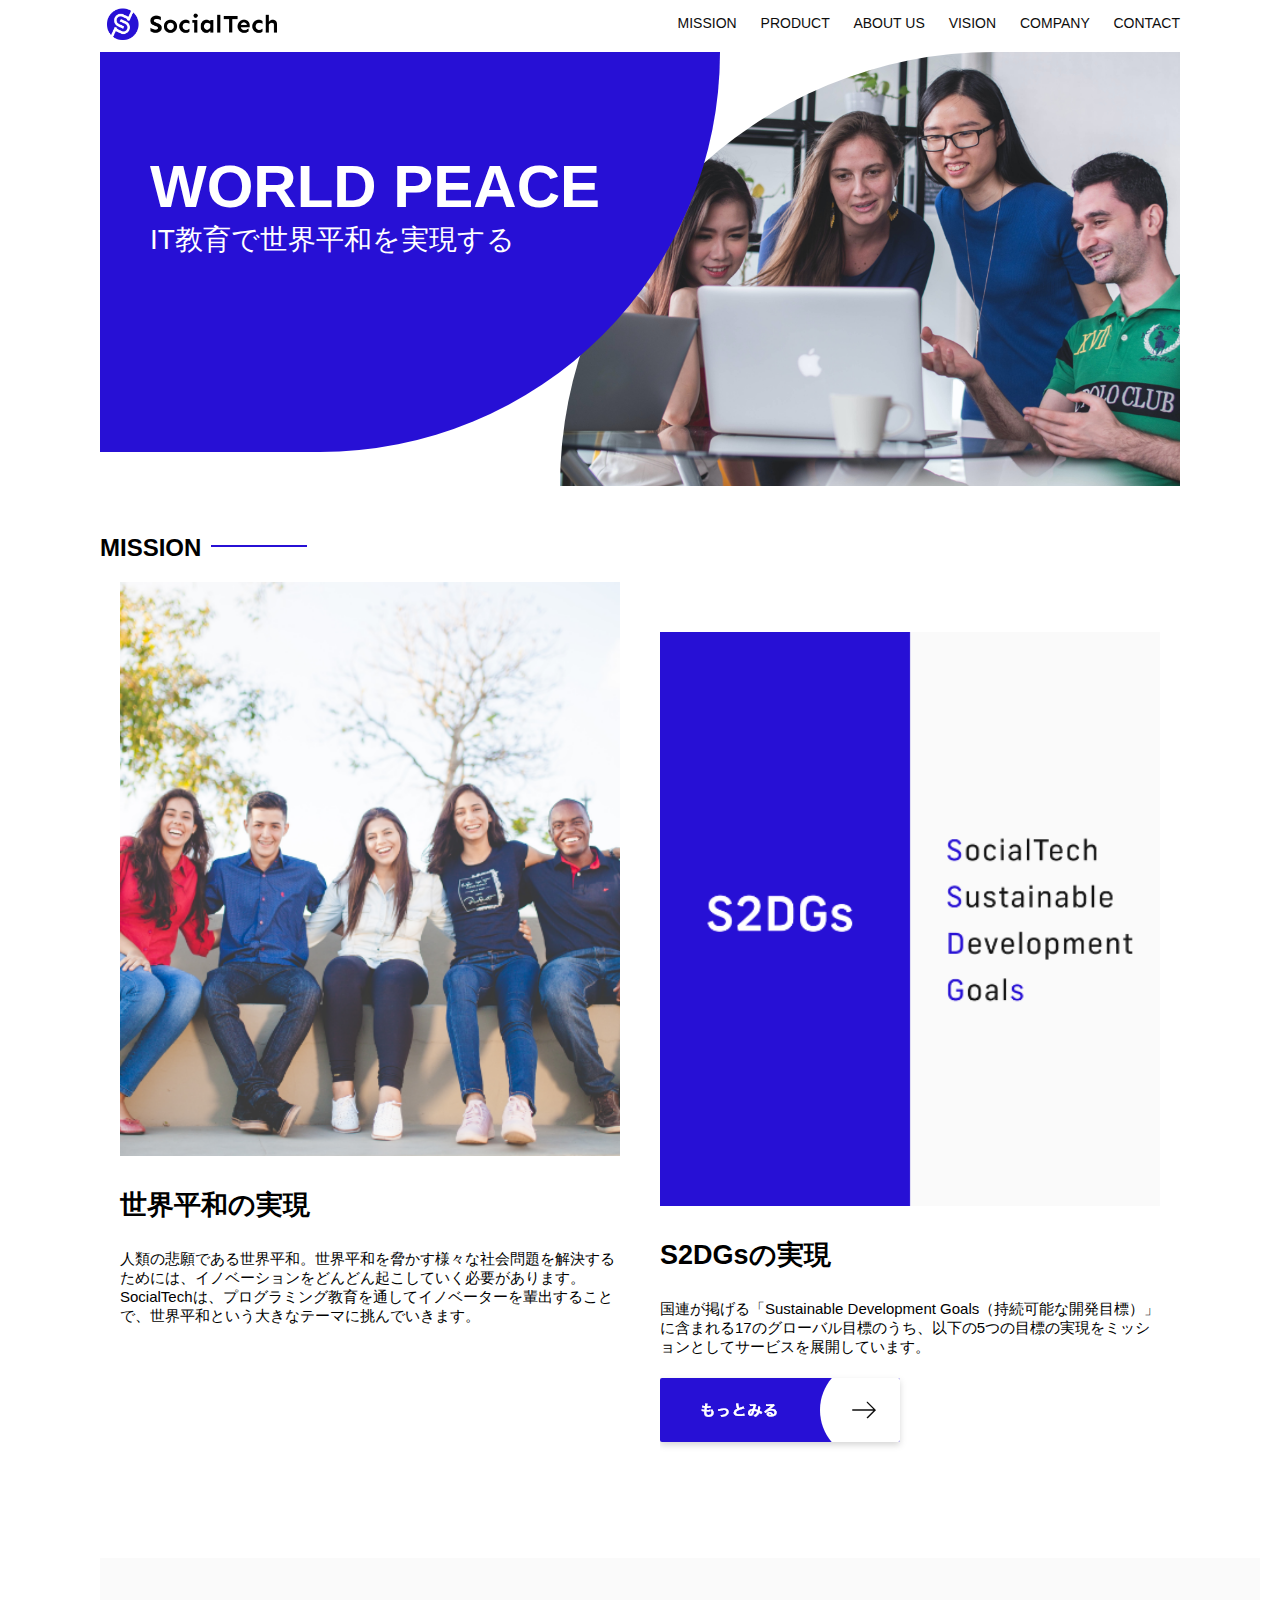
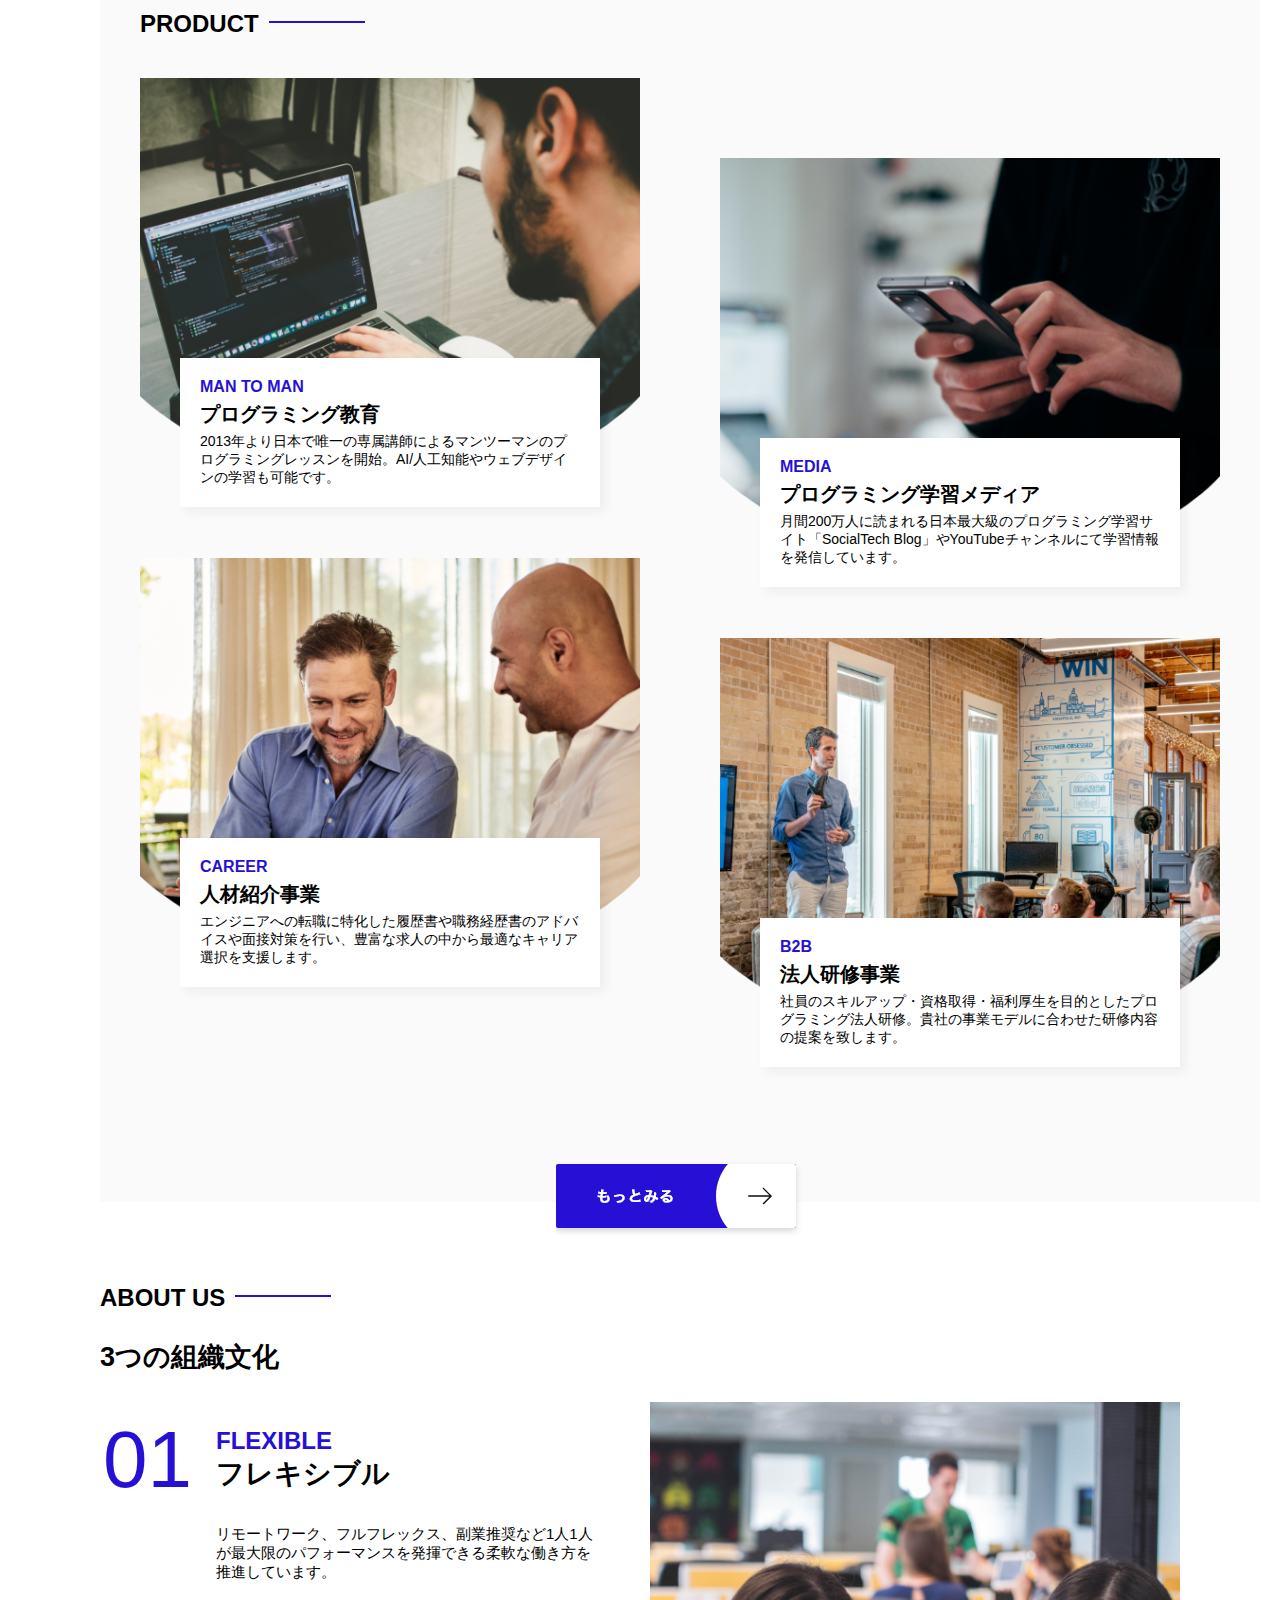
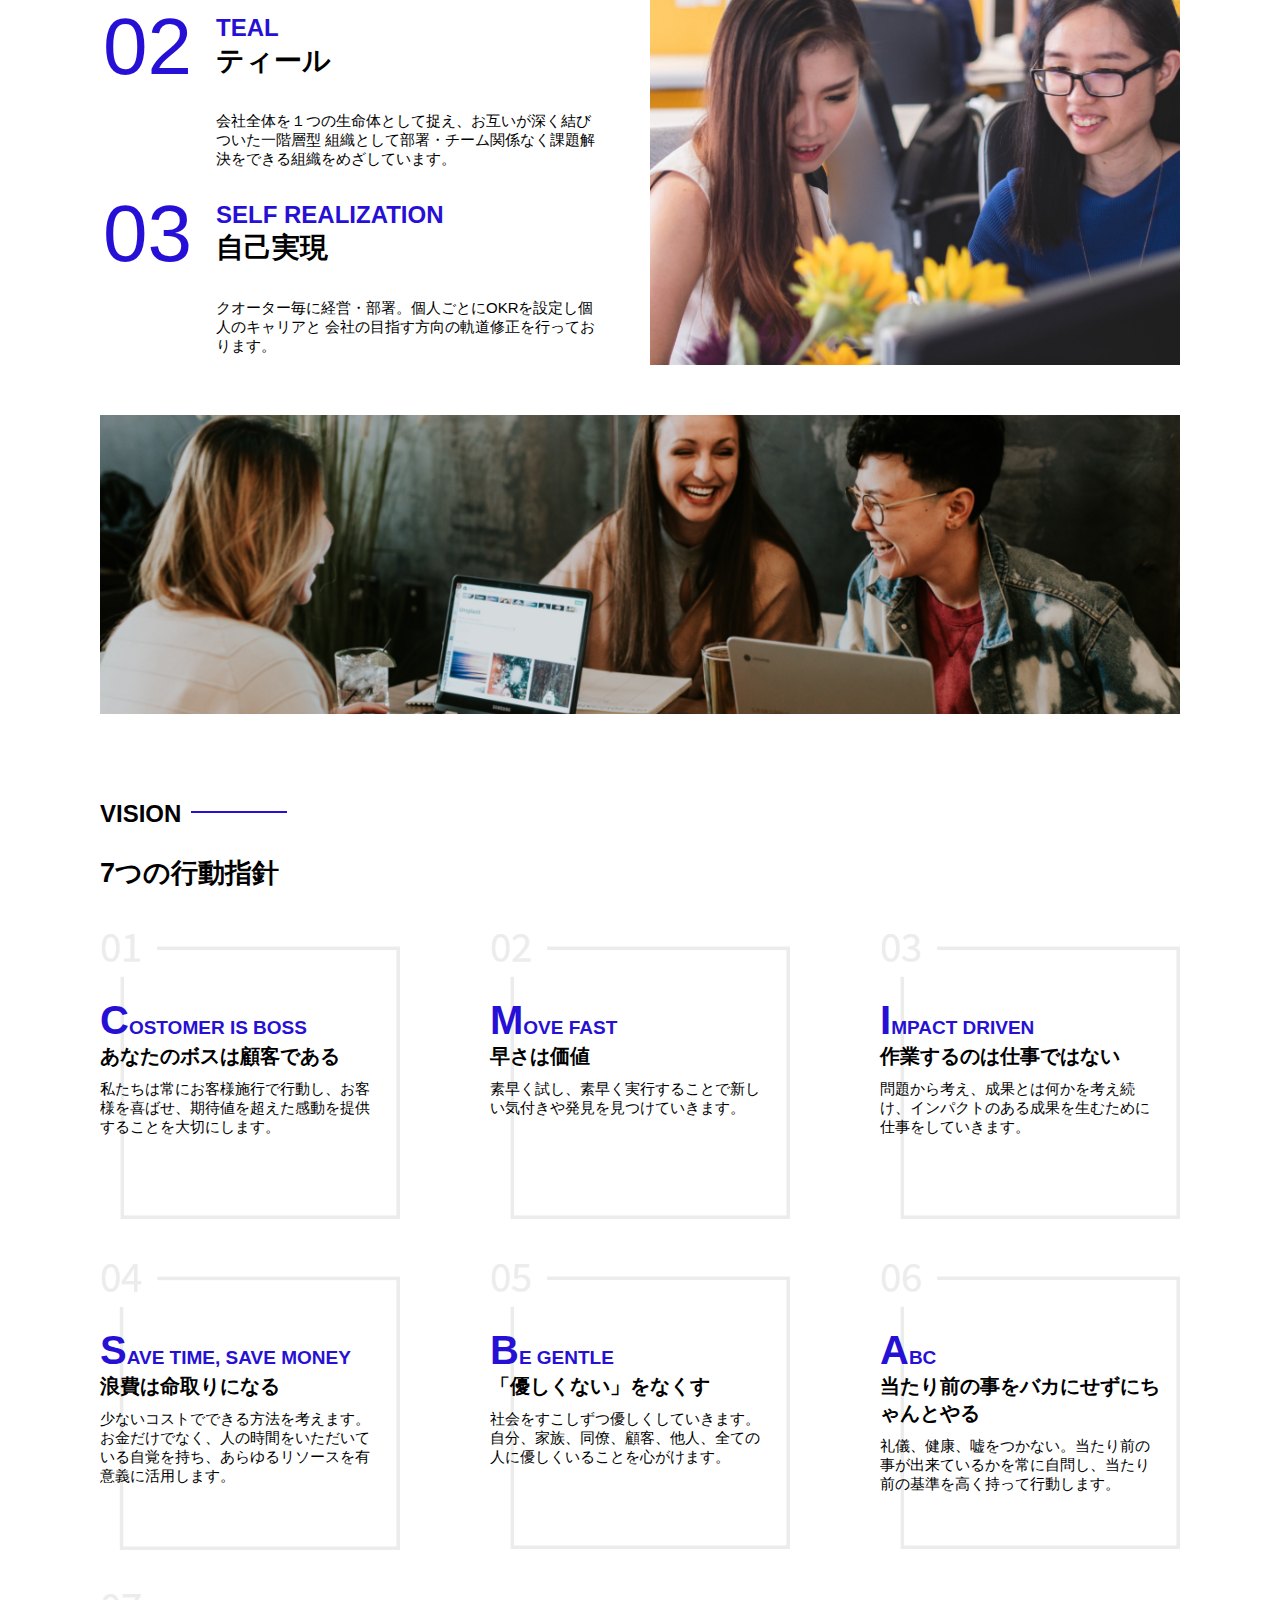
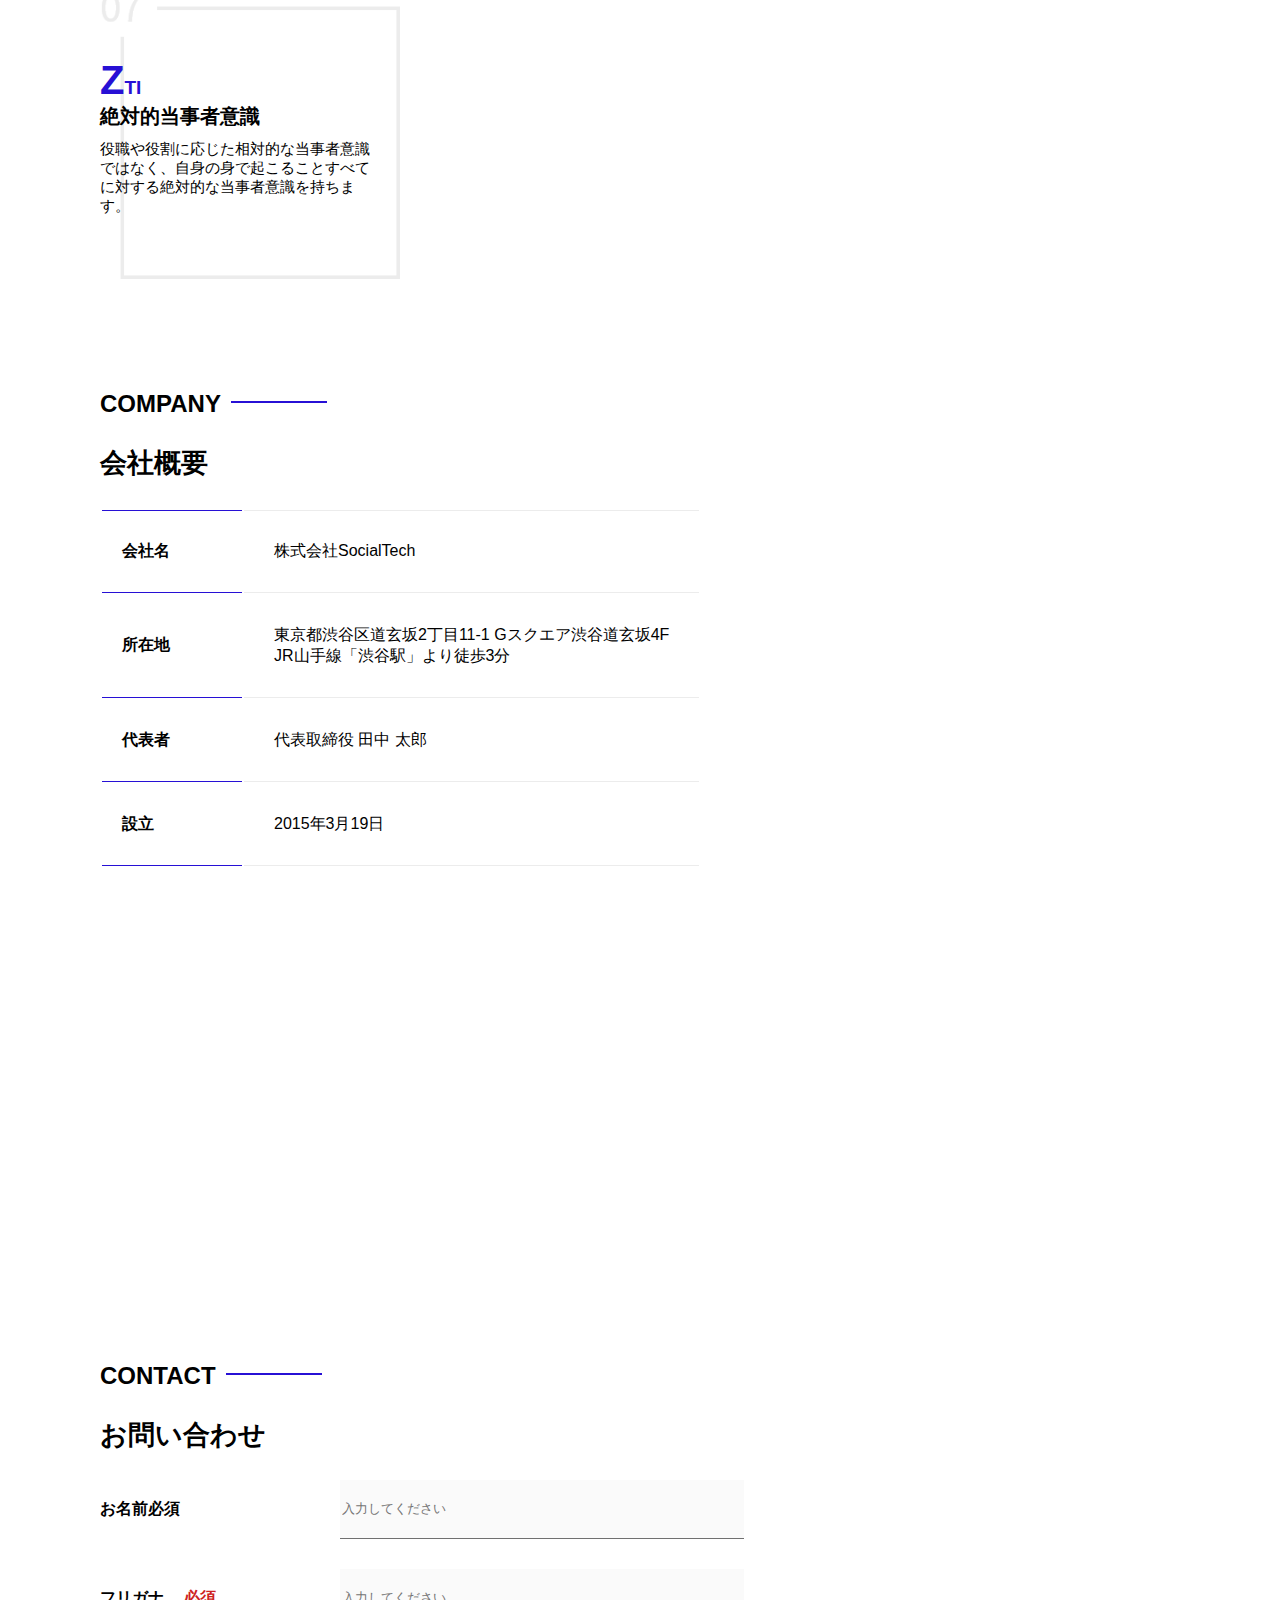
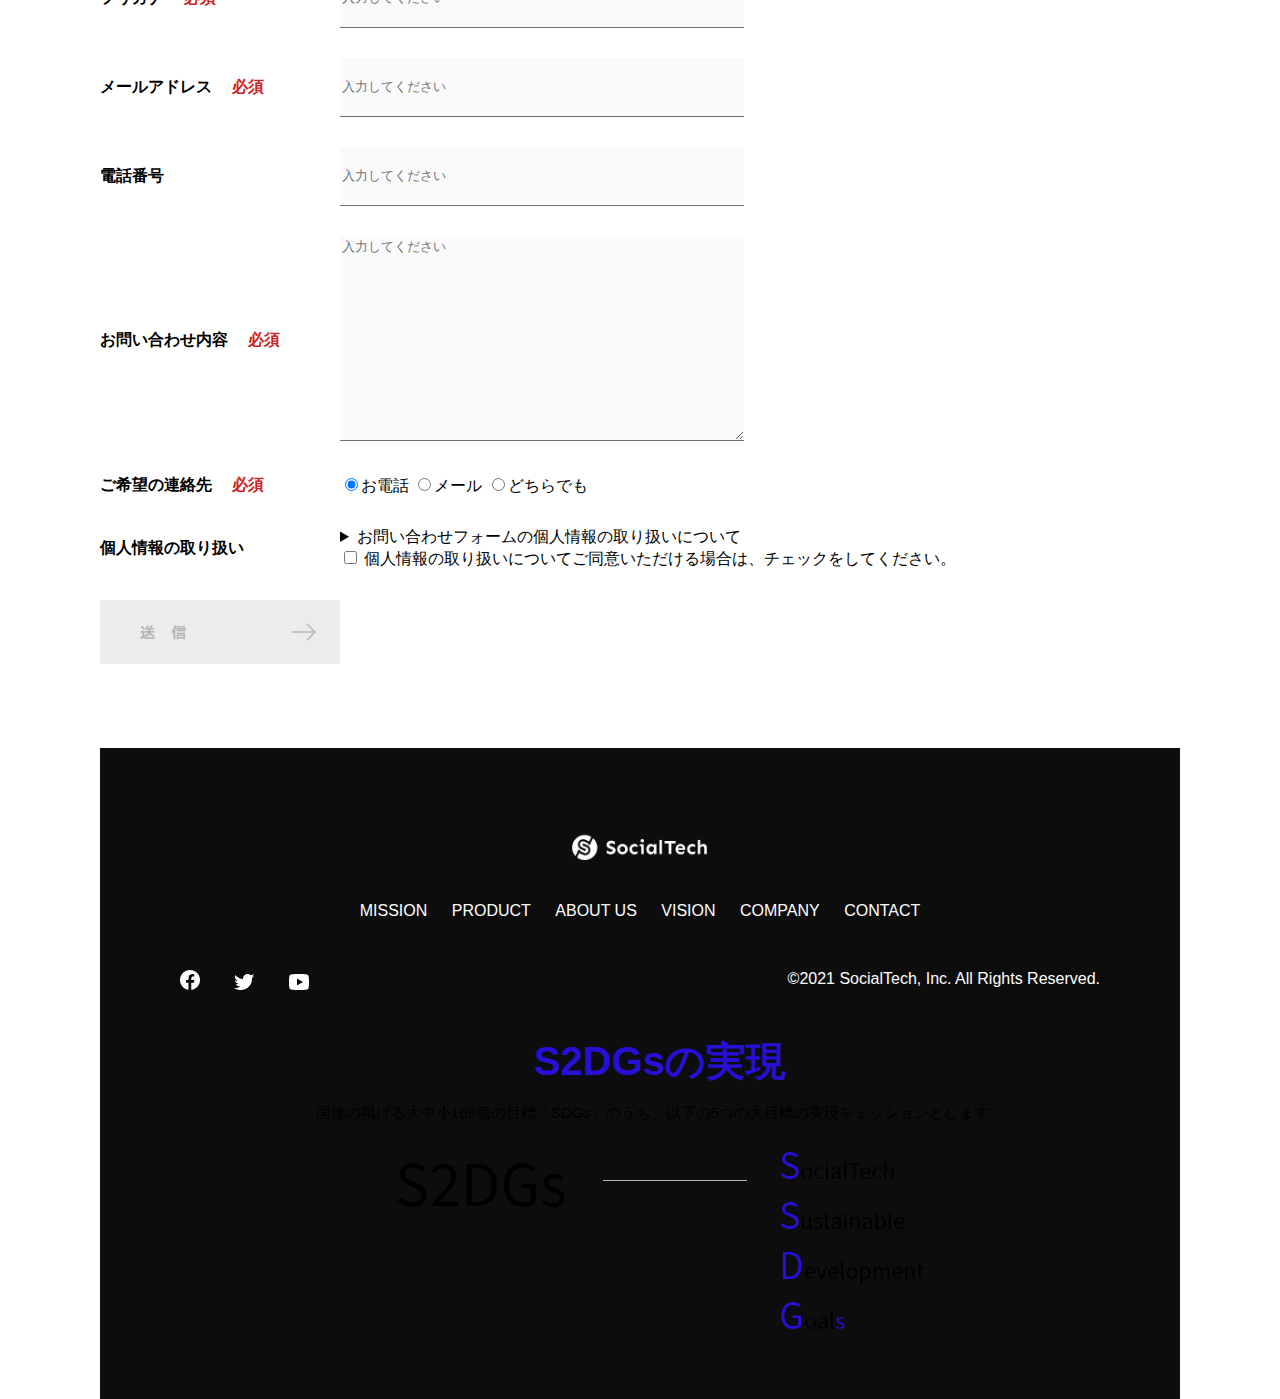
==== index.html @ ced7132d "初回コミット" ====
<!DOCTYPE html>
<html>
  <head>
    <title>SocialTech</title>
    <meta charset="utf-8">
    <meta name="description" content="SocialTechはEdTech業界のリーディングカンパニーを目指します。">
    <meta name="viewport" content="width=device-width, initial-scale=1.0">
    <link rel="stylesheet" href="style.css">
    <style>
      img:not([alt]) {
        border: 10px solid red;
      }
    </style>
  </head>
  <body>
    <!-- ヘッダー -->
    <header>
      <!-- ロゴ -->
      <a href="index.html" id="logo"><img src="images/logo.png" alt="トップページに戻る"></a>

      <!-- PC用ナビゲーション -->
      <nav id="nav-pc">
        <a href="mission.html">MISSION</a>
        <a href="product.html">PRODUCT</a>
        <a href="index.html#aboutus">ABOUT US</a>
        <a href="index.html#vision">VISION</a>
        <a href="index.html#company">COMPANY</a>
        <a href="index.html#contact">CONTACT</a>
      </nav>
      <!-- スマホ用メニューボタン -->
      <img id="menu-sp" src="images/button-menu.png" alt="ナビゲーションを開く" onclick="document.getElementById('nav-sp').style.display = 'block'">
      <!-- スマホ用ナビゲーション -->
      <nav id="nav-sp">
        <img id="close" src="images/button-close.png" alt="ナビゲーションを閉じる" onclick="document.getElementById('nav-sp').style.display = 'none'">
       <a id="logo-sp" href="index.html" onclick="document.getElementById('nav-sp').style.display = 'none'"><img
           src="images/logo-sp.png" alt="トップページに戻る"></a>
       <a class="menu" href="mission.html" onclick="document.getElementById('nav-sp').style.display = 'none'">MISSION</a>
       <a class="menu" href="product.html" onclick="document.getElementById('nav-sp').style.display = 'none'">PRODUCT</a>
       <a class="menu" href="index.html#aboutus" onclick="document.getElementById('nav-sp').style.display = 'none'">ABOUT
         US</a>
         <a class="menu" href="index.html#vision"
         onclick="document.getElementById('nav-sp').style.display = 'none'">VISION</a>
       <a class="menu" href="index.html#company"
         onclick="document.getElementById('nav-sp').style.display = 'none'">COMPANY</a>
       <a class="menu" href="index.html#contact"
         onclick="document.getElementById('nav-sp').style.display = 'none'">CONTACT</a>
       <div id="sns">
         <a href="https://www.facebook.com/sejuku2013"><img src="images/button-facebook.png" alt="Facebookのリンク"></a>
         <a href="https://twitter.com/samuraijuku"><img src="images/button-twitter.png" alt="Twitterのリンク"></a>
         <a href="https://www.youtube.com/channel/UCCFOQO5aDK0xXam4cUQXT8g"><img src="images/button-youtube.png" alt="YouTubeのリンク"></a>
       </div>
      </nav>
    </header>
    <main>
      <article>
        <!-- メインビジュアル -->
        <section id="main-visual">
          <div id="main-message">
            <h1>WORLD PEACE</h1>
            <p>IT教育で世界平和を実現する</p>
          </div>
          <img src="images/index/index-main.png" alt="PCの周りに集まる多国籍の仲間たち">
        </section>
        <!-- ミッション -->
        <section id="mission">
          <h2 class="index-h2">MISSION</h2>
          <div id="mission-flex">
            <div>
              <img id="mission-photo" src="images/index/index-mission.png" alt="屋外のベンチで写真を撮影する多国籍の仲間たち">
              <h3>世界平和の実現</h3>
              <p>
                人類の悲願である世界平和。世界平和を脅かす様々な社会問題を解決するためには、イノベーションをどんどん起こしていく必要があります。SocialTechは、プログラミング教育を通してイノベーターを輩出することで、世界平和という大きなテーマに挑んでいきます。
              </p>
            </div>
            <div>
              <img id="s2dgs" src="images/index/s2dgs.png" alt="S2DGs">
              <h3>S2DGsの実現</h3>
              <p>国連が掲げる「Sustainable Development Goals（持続可能な開発目標）」に含まれる17のグローバル目標のうち、以下の5つの目標の実現をミッションとしてサービスを展開しています。</p>
              <a href="mission.html">
                <img src="images/button-more.png" alt="もっとみる">
              </a>
            </div>
          </div>
        </section>
        <!-- プロダクト -->
        <section id="product">
          <h2 class="index-h2">PRODUCT</h2>
          <div>
            <div id="product-left">
              <div>
                <img class="product-photo" src="images/index/index-mantoman.png" alt="PCコードで書く男性">
                <div class="product-explain">
                  <span>MAN TO MAN</span>
                  <h3>プログラミング教育</h3>
                  <p>2013年より日本で唯一の専属講師によるマンツーマンのプログラミングレッスンを開始。AI/人工知能やウェブデザインの学習も可能です。</p>
                </div>
              </div>
              <div>
                <img class="product-photo" src="images/index/index-career.png" alt="笑顔で話し合う2人の男性">
                <div class="product-explain">
                  <span>CAREER</span>
                  <h3>人材紹介事業</h3>
                  <p>エンジニアへの転職に特化した履歴書や職務経歴書のアドバイスや面接対策を行い、豊富な求人の中から最適なキャリア選択を支援します。</p>
                </div>
              </div>
            </div>
            <div id="product-right">
              <div>
                <img class="product-photo" src="images/index/index-media.png" alt="スマートフォンを操作する人">
                <div class="product-explain">
                  <span>MEDIA</span>
                  <h3>プログラミング学習メディア</h3>
                  <p>月間200万人に読まれる日本最大級のプログラミング学習サイト「SocialTech Blog」やYouTubeチャンネルにて学習情報を発信しています。</p>
                </div>
               </div>
               <div>
                <img class="product-photo" src="images/index/index-b2b.png" alt="講演中の男性とそれを聴く人々">
                <div class="product-explain">
                  <span>B2B</span>
                  <h3>法人研修事業</h3>
                  <p>社員のスキルアップ・資格取得・福利厚生を目的としたプログラミング法人研修。貴社の事業モデルに合わせた研修内容の提案を致します。</p>
                </div>
              </div> 
            </div>
          </div>
          <div>
            <a id="product-more" href="product.html">
              <img src="images/button-more.png" alt="もっとみる">
            </a>
          </div>
        </section>
        <!-- ABOUT US -->
        <section id="aboutus">
          <h2 class="index-h2">ABOUT US</h2>
          <h3>3つの組織文化</h3>
          <div>
            <table class="culture-table">
              <tr>
                <td>
                  <span class="culture-num">01</span>
                </td>
                <td>
                  <span class="culture-en">FLEXIBLE</span>
                  <span class="culture-jp">フレキシブル</span>
                </td>
              </tr>
              <tr>
                <td>
                  <!-- 空のセル -->
                </td>
                <td>
                  <p class="culture-description">
                    リモートワーク、フルフレックス、副業推奨など1人1人が最大限のパフォーマンスを発揮できる柔軟な働き方を推進しています。
                  </p>
                </td>
              </tr>
              <tr>
                <td>
                  <span class="culture-num">02</span>
                </td>
                <td>
                  <span class="culture-en">TEAL</span>
                  <span class="culture-jp">ティール</span>
                </td>
              </tr>
              <tr>
                <td>
                  <!-- 空のセル -->
                </td>
                <td>
                  <p class="culture-description">
                    会社全体を１つの生命体として捉え、お互いが深く結びついた一階層型
                    組織として部署・チーム関係なく課題解決をできる組織をめざしています。
                  </p>
                </td>
              </tr>
              <tr>
                <td>
                  <span class="culture-num">03</span>
                </td>
                <td>
                  <span class="culture-en">SELF REALIZATION</span>
                  <span class="culture-jp">自己実現</span>
                </td>
              </tr>
              <tr>
                <td>
                  <!-- 空のセル -->
                </td>
                <td>
                  <p class="culture-description">
                    クオーター毎に経営・部署。個人ごとにOKRを設定し個人のキャリアと
                    会社の目指す方向の軌道修正を行っております。
                  </p>
                </td>
              </tr>
            </table>
            <img class="culture-img" src="images/index/index-aboutus1.png" alt="笑顔で話し合う２人の女性">         
          </div>
          <img class="culture-img2" src="images/index/index-aboutus2.png" alt="笑顔で話しあう３人の男女">
        </section>
        <!-- VISION -->
        <section id="vision">
          <h2 class="index-h2">VISION</h2>
          <h3>7つの行動指針</h3>
          <div>
            <div class="vision-box">
              <img src="images/index/vision-01.png" alt="01">
              <span>
                <h4>COSTOMER IS BOSS</h4>
                <h5>あなたのボスは顧客である</h5>
                <p>私たちは常にお客様施行で行動し、お客様を喜ばせ、期待値を超えた感動を提供することを大切にします。</p>
              </span>
            </div>
            <div class="vision-box">
              <img src="images/index/vision-02.png" alt="02">
               <span>
                <h4>MOVE FAST</h4>
                <h5>早さは価値</h5>
                <p>素早く試し、素早く実行することで新しい気付きや発見を見つけていきます。</p>
              </span>
            </div>
            <div class="vision-box">
              <img src="images/index/vision-03.png" alt="03">
              <span>
                <h4>IMPACT DRIVEN</h4>
                <h5>作業するのは仕事ではない</h5>
                <p>問題から考え、成果とは何かを考え続け、インパクトのある成果を生むために仕事をしていきます。</p>
              </span>
            </div>
            <div class="vision-box">
              <img src="images/index//vision-04.png" alt="04">
              <span>
                <h4>SAVE TIME, SAVE MONEY</h4>
                <h5>浪費は命取りになる</h5>
                <p>少ないコストでできる方法を考えます。お金だけでなく、人の時間をいただいている自覚を持ち、あらゆるリソースを有意義に活用します。</p>
              </span>
            </div>
            <div class="vision-box">
              <img src="images/index/vision-05.png" alt="05">
              <span>
                <h4>BE GENTLE</h4>
                <h5>「優しくない」をなくす</h5>
                <p>社会をすこしずつ優しくしていきます。自分、家族、同僚、顧客、他人、全ての人に優しくいることを心がけます。</p>
              </span>
            </div>
            <div class="vision-box">
              <img src="images/index/vision-06.png" alt="06">
              <span>
                <h4>ABC</h4>
                <h5>当たり前の事をバカにせずにちゃんとやる</h5>
                <p>礼儀、健康、嘘をつかない。当たり前の事が出来ているかを常に自問し、当たり前の基準を高く持って行動します。</p>
              </span>
            </div>
            <div class="vision-box">
              <img src="images/index/vision-07.png" alt="07">
              <span>
                <h4>ZTI</h4>
                <h5>絶対的当事者意識</h5>
                <p>役職や役割に応じた相対的な当事者意識ではなく、自身の身で起こることすべてに対する絶対的な当事者意識を持ちます。</p>
              </span>
            </div>
          </div>
        </section>
        <!-- COMPANY -->
        <section id="company">
          <h2 class="index-h2">COMPANY</h2>
          <h3>会社概要</h3>
          <table id="company-table">
            <tr>
              <th class="tableheader-first">会社名</th>
              <td class="cell-first">株式会社SocialTech</td>
            </tr>
            <tr>
              <th class="tableheader">所在地</th>
              <td class="cell">東京都渋谷区道玄坂2丁目11-1 Gスクエア渋谷道玄坂4F<br>JR山手線「渋谷駅」より徒歩3分</td>
            </tr>
            <tr>
              <th class="tableheader">代表者</th>
              <td class="cell">代表取締役 田中 太郎</td>
            </tr>
            <tr>
              <th class="tableheader">設立</th>
              <td class="cell">2015年3月19日</td>
            </tr>
          </table>
          <iframe
            src="https://www.google.com/maps/embed?pb=!1m18!1m12!1m3!1d3241.7759544892483!2d139.69399665123464!3d35.65789123876098!2m3!1f0!2f0!3f0!3m2!1i1024!2i768!4f13.1!3m3!1m2!1s0x60188caa0042e8d1%3A0xba130bea826a7aa2!2z44CSMTUwLTAwNDMg5p2x5Lqs6YO95riL6LC35Yy66YGT546E5Z2C77yS5LiB55uu77yR77yR4oiS77yR!5e0!3m2!1sja!2sjp!4v1636872991912!5m2!1sja!2sjp"
            style="border:0;" allowfullscreen="" loading="lazy">
          </iframe> 
        </section>
        <section id="contact">
          <h2 class="index-h2">CONTACT</h2>
          <h3>お問い合わせ</h3> 
          <form action="https://api.staticforms.xyz/submit" method="post">
            <input type="text" name="honeypot" style="display:none">
            <input type="hidden" name="accessKey" value="9fc856e0-932b-4939-8d83-1fbe818b581c">
            <input type="hidden" name="subject" value="Webサイトからお問い合わせがありました" />
            <input type="hidden" name="replyTo" value="fujita.srt1996@gmail.com">
            <input type="hidden" name="redirectTo" value="">           
            <div>
              <div class="contact-heading">
                <label class="contact-label">お名前<span class="contact">必須</span></label>
              </div>
              <div>
                <input type="text" name="name" placeholder="入力してください" class="contact-textbox">
              </div>
            </div>
            <div>
              <div class="contact-heading">
                <label class="contact-label">フリガナ<span class="contact-span">必須</span></label>
              </div>
              <div>
                <input type="text" name="hurigana" placeholder="入力してください" class="contact-textbox">
              </div>
            </div>
            <div>
              <div class="contact-heading">
                <label class="contact-label">メールアドレス<span class="contact-span">必須</span></label>
              </div>
              <div>
                <input type="text" name="email" placeholder="入力してください" class="contact-textbox">
              </div>
            </div>
            <div>
              <div class="contact-heading">
                <label class="contact-label">電話番号</label>
              </div>
              <div>
                <input type="text" name="tel" placeholder="入力してください" class="contact-textbox">
              </div>
            </div>
            <div>
              <div class="contact-heading">
                <label class="contact-label">お問い合わせ内容<span class="contact-span">必須</span></label>
              </div>
              <div>
                <textarea class="contact-textarea" placeholder="入力してください" name="message"></textarea>
              </div>
            </div>
            <div>
              <div class="contact-heading">
                <label class="contact-label">ご希望の連絡先<span class="contact-span">必須</span></label>            
              </div>
              <div>
                <input class="radiobutton" type="radio" value="tel" name="contact" checked><label>お電話</label>
                <input class="radiobutton" type="radio" value="mail" name="contact" ><label>メール</label>
                <input class="radiobutton" type="radio" value="both" name="contact" ><label>どちらでも</label>
              </div>
            </div>
            <div>
              <div class="contact-heading">
                <label class="contact-label">個人情報の取り扱い</label>
              </div>
              <div>
                <details>
                  <summary>お問い合わせフォームの個人情報の取り扱いについて</summary>
                  <div>
                    <span>１．組織の名称又は氏名</span><br>
                    株式会社SocialTech<br><br>
                    <span>２．個人情報保護管理者（若しくはその代理人）の氏名又は職名、所属及び連絡先
                      鈴木 一郎 コーポレート部</span><br>
                    メールアドレス：support@socialtech.net<br>
                    TEL：03-xxxx-xxxx<br>
                    <span>３．個人情報の利用目的</span><br>
                    ・本サービス及び本サービスに関連する情報の提供又はそれらに関する連絡のため<br>
                    ・ユーザーの本人確認のため<br>
                    ・当社サービスのご案内のため<br>
                    ・当社の商品等の広告または宣伝（電子メールによるものを含むものとします。）<br><br>
                    <span>４．個人情報の取り扱い業務の委託</span><br>
                    個人情報の取扱業務の全部または一部を外部に業務委託する場合があります。<br>
                    その際、弊社は、個人情報を適切に保護できる管理体制を敷き実行していることを条件として<br>
                    委託先を厳選したうえで、機密保持契約を委託先と締結し、お客様の個人情報を厳密に管理させます。<br><br>
                    <span>５．個人情報の開示等の請求</span><br>
                    お客様は、弊社に対してご自身の個人情報の開示等（利用目的の通知、開示、内容の訂正・追加・削除、利用の停止または消去、第三者への提供の停止）に関して、当社問合わせ窓口に申し出ることができます。<br>
                    その際、弊社はお客様ご本人を確認させていただいたうえで、合理的な期間内に対応いたします。<br><br>
                    なお、個人情報に関する弊社問合わせ先は、次の通りです。<br><br>
                    株式会社SocialTech 個人情報問合せ窓口<br>
                    〒150-0043 東京都渋谷区道玄坂2丁目11-1 Ｇスクエア渋谷道玄坂 4F<br>
                    メールアドレス：support@socialtech.net TEL：03-xxxx-xxxx<br><br>
                    <span>６．個人情報を提供されることの任意性について</span><br><br>
                    お客様がご自身の個人情報を弊社に提供されるか否かは、お客様のご判断によりますが、もしご提供されない場合には、適切なサービスが提供できない場合がありますので予めご了承ください。
                  </div>
                </details>
                <input type="checkbox" name="agree">
                <span>個人情報の取り扱いについてご同意いただける場合は、チェックをしてください。</span>
              </div>
            </div>
            <input type="image" src="images/button-submit.png" alt="送信する">
          </form>
        </section>
      </article>
      <footer>
        <div id="footer-logo">
          <img src="images/logo-sp.png" alt="SocialTech">
        </div>
        <div id="footer-link">
          <a href="mission.html">MISSION</a>
          <a href="product.html">PRODUCT</a>
          <a href="index.html#aboutus">ABOUT US</a>
          <a href="index.html#vision">VISION</a>
          <a href="index.html#company">COMPANY</a>
          <a href="index.html#contact">CONTACT</a>
        </div>
        <div id="sns-footer">
          <a href="https://www.facebook.com/sejuku2013"><img src="images/button-facebook.png" alt="Facebookのリンク"></a>
          <a href="https://twitter.com/samuraijuku"><img src="images/button-twitter.png" alt="twitterのリンク" ></a>
          <a href="https://www.youtube.com/channel/UCCFOQO5aDK0xXam4cUQXT8g"><img src="images/button-youtube.png" alt="Youtubeのリンク"></a>
          <span id="copyright">&copy;2021 SocialTech, Inc. All Rights Reserved.</span>
        </div>
               <section id="mission-s2dgs">
         <h2 class="mission-h2">S2DGsの実現</h2>
         <p>国連の掲げる大中小169個の目標「SDGs」のうち、以下の5つの大目標の実現をミッションとします。</p>
         <img src="images/mission/mission-s2dgs.png" alt="S2DGs">
       </section>
      </footer>
    </main>
  </body>
</html>
---- style.css ----
/* PC、スマホ共通スタイル */
body {
  font-family: "Source Sans Pro", "Hiragino Kaku Gothic ProN", Meiryo, Arial, sans-serif; 
}
p {
  font-size: 15px;
}
/*=============
PC用のスタイル
==============*/
@media screen and (min-width: 768px) {
/* 横幅設定 */
body {
  max-width: 1080px;
  min-width: 960px;
  margin: 0 auto 0 auto;
}

  /* ヘッダー */
  header {
    display: flex;
    justify-content: space-between;
  }
  /* ナビゲーションのレイアウト */
  #nav-pc {
    text-align: right;
    font-size: 14px;
    padding-top: 15px;
  }
  /* ナビゲーションのリンクの装飾設定 */
  #nav-pc > a {
    text-decoration: none;
    margin-left: 20px;
  }
  #nav-pc > a:link {
    color: #0d0d0d;
  }
  #nav-pc > a:visited {
    color: #0d0d0d;
  }
  #nav-pc > a:hover {
    color: #0d0d0d;
    text-decoration: underline;
  }
  #nav-pc > a:active {
    color: #0d0d0d;
  }

  /* スマホ用ナビを非表示 */
  #nav-sp, #menu-sp {
    display: none;
  }
  /* メインビジュアル */
  #main-visual {
    position: relative;
    height: 400px;
  }
  #main-message {
    position: absolute;
    top: 0;
    left: 0;
    background-color: #2710d5;
    color: #ffffff;
    border-radius: 0 0 476px 0;
    max-width: 620px;
    height: 100%;
    width: 100%;
    z-index: 11;
  }
  #main-message > h1 {
    font-size: 60px;
    font-weight: bold;
    margin: 100px 0 0 50px;
  }
  #main-message > p {
    font-size: 28px;
    margin: 0 0 0 50px;
  }
#main-visual > img {
  max-width: 620px;
  border-radius: 476px 0 0 0;
  position: absolute;
  top: 0;
  right: 0;
  z-index: 10;
}
/* 見出し */
h2 {
  margin: 40px 0 0 0;
}
h2::after {
  content: url("images/line.png");
  margin-left: 10px;
}
h3 {
  font-size: 27px;
}
#mission {
  margin: 80px auto;
  width: 100%;
}
#mission-flex {
  width: 100%;
  display: flex;
}
#mission-flex > div {
  width: 50%;
  margin: 20px;
}
#mission-photo {
  width: 100%;
}
#s2dgs {
  margin-top: 50px;
  width: 100%;
}
/* プロダクト */
#product {
  background-color: #fafafa;
  width: 100%;
  margin: 80px 0 80px 0;
  padding: 10px 40px 0px 40px;
}
/* 外枠 */  
#product > div {
  margin-top: 40px;
  display: flex;
}
/* 左のカラム */
#product-left {
  width: 50%;
  margin-right: 20px;
}
/* 右のカラム */
#product-right {
  width: 50%;
  margin-left: 20px;
  margin-top: 80px;
}
/* 画像＋説明の枠 */
#product-left > div {
  position: relative;
  height: 480px;
  margin-right: 20px;
}
#product-right > div {
  position: relative;
  height: 480px;
  margin-left: 20px;
}
/* 画像 */
.product-photo {
  width: 100%;
}
/* 説明文の枠 */
.product-explain {
  background-color: #ffffff;
  position: absolute;
  left: 0;
  top: 280px;
  margin: 0 40px 0 40px;
  padding: 20px;
  box-shadow: 5px 5px 10px rgba(0, 0, 0, 0.05);
}
/* 説明文の英語 */
.product-explain > span {
  color: #2710d5;
  font-weight: bold;
  font-size: 16px;
  margin: 0;
}
/* 説明文の見出し */
.product-explain > h3 {
  font-size: 20px;
  margin: 5px 0 5px 0;
}
/* 説明文 */
.product-explain > p {
  font-size: 14px;
  margin: 0;
}
/* 「もっとみる」ボタン */
#product-more {
  margin: 0 auto -42px auto;
}
/* ABOUT US */
#aboutus {
  margin: 80px auto 80px auto;
}
/* 3つの組織文化と画像を入れる枠 */
#aboutus > div {
  display: flex;
}
/* 画像 */
.culture-img {
  width: 100%;
  align-self: flex-start;
}
.culture-img2 {
  margin-top: 50px;
  width: 100%;
}
/* 3つの組織文化の表 */
.culture-table {
  max-width: 500px;
  margin-right: 50px;
}
 /* 番号 */
 .culture-num {
  font-size: 80px;
  color: #2710d5;
  margin: 0 20px 0 0;
}
/* 組織文化英語 */
.culture-en {
  color: #2710d5;
  font-weight: bold;
  font-size: 24px;
  display: block;
}
/* 組織文化日本語 */
.culture-jp {
  font-size: 28px;
  font-weight: bold;
}
/* 説明文 */
.culture-description {
  margin: 0;
}
/* ビジョン */
#vision {
  margin: 80px auto 80px auto;
}
/* セクション内の外枠 */
#vision > div {
  width: 100%;
  display: flex;
  justify-content: space-between;
  flex-wrap: wrap;
}
/* 7つの行動指針の枠 */
.vision-box {
  width: 300px;
  height: 300px;
  margin-bottom: 30px;
  position: relative;
}
.vision-box > img {
  width: 100%;
  height: auto;
  position: absolute;
  top: 0;
  left: 0;
  z-index: 30;
}
.vision-box > span {
  position: absolute;
  top: 0;
  left: 0;
  z-index: 31;
  margin-right: 20px;
}
.vision-box > span > h4 {
  color: #2710d5;
  font-size: 19px;
  margin: 80px 0 0 0;
}
.vision-box > span > h4::first-letter {
  font-size: 40px;
}
.vision-box > span > h5 {
  font-size: 20px;
  margin: 0 0 0 0;
}
.vision-box > span > p {
  margin: 10px 0 0 0;
}
/* 会社概要 */
#company {
  margin: 80px auto 80px auto;
}
.tableheader {
  text-align: left;
  padding: 20px;
  border-bottom-color: #2710d5;
  border-bottom-width: 1px;
  border-bottom-style: solid;
  width: 100px;
}
.tableheader-first {
  text-align: left;
  padding: 20px;
  border-bottom-color: #2710d5;
  border-bottom-width: 1px;
  border-bottom-style: solid;
  border-top-color: #2710d5;
  border-top-width: 1px;
  border-top-style: solid;
  width: 100px;
}
.cell {
  padding: 30px;
  border-bottom-color: #ececec;
  border-bottom-width: 1px;
  border-bottom-style: solid;
}
.cell-first {
  padding: 30px;
  border-bottom-color: #ececec;
  border-bottom-width: 1px;
  border-bottom-style: solid;
  border-top-color: #ececec;
  border-top-width: 1px;
  border-top-style: solid;
}
#company > iframe {
  width: 100%;
  height: 368px;
  margin-top: 40px;
}

/* お問い合わせ */
#contact {
  margin: 80px auto 80px auto;
}
/* 外枠 */
#contact > form > div {
  display: flex;
  flex-direction: row;
  flex-wrap: wrap;
  padding-bottom: 30px;
}
/* 左列の見出し */
.contact-heading {
  width: 240px;
  align-self: center;
}
/* 見出しのラベル */
.contact-label {
  font-weight: bold;
}
/* 必須 */
.contact-span {
  color: #ce2222;
  margin: 0 0 0 20px;
  font-weight: bold;
}
/* テキストボックス */
.contact-textbox {
  border-top: 0;
  border-left: 0;
  border-right: 0;
  border-bottom-width: 1px;
  border-bottom-color: #707070;
  border-bottom-style: solid;
  background-color: #fafafa;
  width: 400px;
  height: 56px;
}
 /* お問い合わせ内容のテキストエリア */
 .contact-textarea {
  border-top: 0;
  border-left: 0;
  border-right: 0;
  border-bottom-width: 1px;
  border-bottom-color: #707070;
  border-bottom-style: solid;
  background-color: #fafafa;
  width: 400px;
  height: 200px;
}
 /* 個人情報の取り扱い */
 details {
  width: 700px;
}
details > div {
  background-color: #fafafa;
  padding: 20px;
} 
details > div > span {
  font-weight: bold;
}
/* フッター */
footer {
  background-color: #0d0d0d;
  text-align: center;
  padding: 80px 80px 30px 80px;
}
#footer-logo {
  margin-bottom: 30px;
}
#footer-link {
  margin-bottom: 50px;
}
#footer-link > a {
  text-decoration: none;
  margin: 10px;
}
#footer-link > a:link {
  color: #ffffff;
}
#footer-link > a:visited {
  color: #ffffff;
}
#footer-link > a:hover {
  color: #ffffff;
  text-decoration: underline;
}
#footer-link > a:active {
  color: #ffffff;
}
#sns-footer {
  text-align: left;
  width: 100%;
}
#sns-footer > a {
  margin-right: 30px;
}
#copyright {
  color: #ffffff;
  float: right;
}
  /* mission.html用スタイル */
   /* ミッションのメインビジュアル */
   #mission-main {
    height: 496px;
    width: 100%;
    background-image: url("images/mission/mission-main.png");
    background-repeat: no-repeat;
    background-position-y: center;
  }

  #mission-title {
    background-color: #2710d5;
    width: 368px;
    color: #ffffff;
    height: 496px;
    border-radius: 0 248px 248px 0;
    position: relative;
  }

  #mission-title > h1 {
    position: absolute;
    top: 0;
    left: 100px;
    font-size: 80px;
  }

  #mission-title > span {
    position: absolute;
    top: 200px;
    left: 100px;
    font-size: 26px;
  }

  #mission-title > div {
    position: absolute;
    top: 350px;
    left: 100px;
    font-size: 16px;
  }
  #mission-s2dgs {
    width: 100%;
    margin: 20px;
  }

  .mission-h2 {
    color: #2710d5;
    font-size: 40px;
  }

  .mission-h2::after {
    content: none;
  }
  #mission-5goals {
    margin: 20px;
    display: flex;
  }

  #mission-5goals > div {
    flex-grow: 1;
    padding: 20px;
  }

  #mission-5goals > div > div {
    margin-bottom: 40px;
  }

  .fivegoals-image-right {
    float: right;
    margin: 20px;
  }

  .fivegoals-image-left {
    float: left;
    margin: 20px;
  }

  .fivegoals-number {
    color: #2710d5;
    font-size: 48px;
    margin: 0;
  }

  .fivegoals-h3 {
    font-size: 28px;
    margin: 0;
  }

  .fivegoals-p {
    margin: 0;
  }
   /* プロダクトページ */
   #product-main {
    height: 496px;
    width: 100%;
    background-image: url("images/product/product-main.png");
    background-repeat: no-repeat;
    background-position-y: center;
  }

  #product-title {
    background-color: #2710d5;
    width: 368px;
    color: #ffffff;
    height: 496px;
    border-radius: 0 248px 248px 0;
    position: relative;
  }
  #product-title > h1 {
    position: absolute;
    top: 0;
    left: 100px;
    font-size: 80px;
  }

  #product-title > span {
    position: absolute;
    top: 200px;
    left: 100px;
    font-size: 26px;
  }

  #product-title > div {
    position: absolute;
    top: 350px;
    left: 100px;
    font-size: 16px;
  }
   /* セクション1 */
   .product-section1 {
    position: relative;
    margin: 20px;
    height: 340px;
  }

  .product-section1 > img {
    position: absolute;
    top: 0;
    left: 0;
    width: 450px;
    margin: 0 40px 30px 0;
    border-radius: 0 432px 0 0;
  }

  .product-section1 > div {
    position: absolute;
    top: 0;
    left: 480px;
  }

  /* セクション2 */
  .product-section2 {
    position: relative;
    margin: 20px;
    height: 340px;
  }

  .product-section2 > img {
    position: absolute;
    top: 0;
    right: 0;
    width: 450px;
    margin: 0 0 30px 40px;
    border-radius: 432px 0 0 0;
  }

  .product-section2 > div {
    width: 500px;
    position: absolute;
    top: 0;
    left: 0;
  }

  .product-h2 {
    color: #2710d5;
    font-size: 24px;
    margin: 0;
  }

  .product-h3 {
    font-size: 28px;
    margin: 0;
  }  
}

/*====================
スマートフォン用のスタイル
=====================*/
@media screen and (max-width: 767px) {
 body {
   min-width: 375px;
   margin: 0;
 }  
}
/*====================
 スマートフォン用のスタイル
=====================*/
@media screen and (max-width: 767px) {
  body {
    min-width: 375px;
    margin: 0;
  }
  /* PC用ナビゲーション非表示 */
  #nav-pc {
    display: none;
  }
  /* ハンバーガーメニュー */
  #menu-sp {
    float: right;
    padding: 0;
  }
  /* スマホ用ナビゲーションの表示切替 */
  /* 初期状態、レイアウトと非表示設定 */
  #nav-sp {
    background-color: #2710d5;
    position: absolute;
    left: 0;
    top: 0;
    height: 100%;
    width: 100%;
    display: none;
    z-index: 100;
  }
  /* ×ボタン */
  #close {
    position: absolute;
    top: 20px;
    right: 20px;
  }
  
  /* ナビゲーションメニュー用ロゴ */
  #logo-sp {
    margin: 80px 0 30px 20px;
  }
  /* ナビゲーションのリンクの装飾設定 */
  #nav-sp > a {
    display: block;
  }
  #nav-sp > a:link {
    color: #ffffff;
  }
  #nav-sp > a:visited {
    color: #ffffff;
  }
  #nav-sp > a:hover {
    color: #ffffff;
    text-decoration: underline;
  }
  #nav-sp > a:active {
    color: #ffffff;
  }
  #nav-sp > .menu {
    text-decoration: none;
    display: block;
    margin: 0 20px 0 20px;
    height: 44px;
    font-size: 16px;
    background-image: url("images/arrow.png");
    background-repeat: no-repeat;
    background-position: right top;
  }
  #sns {
    position: absolute;
    bottom: 20px;
    left: 20px;
  }
  #sns > a {
    margin-right: 30px;
}
/* メインビジュアル */
  #main-visual {
    position: relative;
    height: 470px;
    width: 100%;
    overflow: hidden;
  }
  #main-visual > div {
    position: absolute;
    top: 0;
    left: 0;
    background-color: #2710d5;
    color: white;
    border-radius: 0 0 476px 0;
    text-align: center;
    height: 280px;
    width: 100%;
    z-index: 11;
  }
  #main-visual > div > h1 {
    font-size: 28px;
    margin: 90px 0 0 0;
  }

  #main-visual > div > p {
    margin: 0;
  }

  #main-visual > img {
    width: 100%;
    border-radius: 476px 0 0 0;
    z-index: 10;
    position: absolute;
    bottom: 0;
    right: 0;
  }
   /* 見出し */
  h2::after {
    content: url("images/line.png");
    margin-left: 10px;
  }
 
  h3 {
    font-size: 24px;
    margin: 10px 0 0 0;
  }
   /* ミッション */
   #mission {
    margin: 20px;
  }

  #mission-photo {
    width: 100%;
  }

  #s2dgs {
    width: 100%;
  }
  /* プロダクト */
  #product {
    background-color: #fafafa;
    padding-top: 10px;
  }
  #product h2 {
    margin-left: 20px;
  }
  
  /* 外枠 */
  /* 左右のカラム、スマホでは縦並び */
  #product-left, #product-right {
    margin: 0 20px 0 20px;
  }
  #product-left > div,
  #product-right > div {
    position: relative;
    height: 540px;
  }
  /* 説明文の枠 */
  .product-explain {
    background-color: #ffffff;
    position: absolute;
    left: 0;
    bottom: 50px;
    padding: 20px;
    box-shadow: 5px 5px 10px rgba(0, 0, 0, 0.05);
  }
  .product-explain > span {
    color: #2710d5;
    font-size: 16px;
    font-weight: bold;
    margin: 0;
  }
  .product-explain > h3 {
    margin: 10px 0 10px 0;
  }
  /* もっと見る画像 */
  .product-photo {
    width: 100%;
  }
   #product-more > img {
    margin: 0 0 -42px 20px;
   }
  /* ABOUT US  */
  #aboutus {
    margin: 80px 20px 80px 20px;
  }
  #aboutus > div {
    display: flex;
    flex-direction: column;
  }
  .culture-table {
    width: 100%;
    padding-right: 20px;
    order: 2;
  }
  .culture-img {
    width: 100%;
    order: 1;
  }
  .culture-img2 {
    width: 100%;
  }
  .culture-num {
    font-size: 80px;
    color: #2710d5;
  }
  .culture-en {
    color: #2710d5;
    font-weight: bold;
    font-size: 24px;
    display: block;
  }
  .culture-jp {
    display: block;
  }
  .culture-description {
    margin: 0;
  }
  /* ビジョン */
  #vision {
    margin: 80px 20px 80px 20px;
  }
  .vision-box {
    width: 300px;
    height: 300px;
    margin-bottom: 30px;
    position: relative;
  }
  .vision-box > img {
    width: 100%;
    height: auto;
    position: absolute;
    top: 0;
    left: 0;
    z-index: 30;
  }
  .vision-box > span {
    position: absolute;
    top: 0;
    left: 0;
    z-index: 31;
    margin-right: 20px;
  }
  .vision-box > span > h4 {
    color: #2710d5;
    font-size: 19px;
    margin: 60px 0 0 0;
  }
  .vision-box > span > h5 {
    font-size: 20px;
    margin: 0 0 0 0;
  }
  .vision-box > span > p {
    margin: 10px 0 0 0;
  }

  /* 会社概要 */
  #company {
    margin: 0 20px 0 20px;
  }
  #company > h3 {
    margin-bottom: 20px;
  }
  #company > table {
    width: 100%;
  }
  .tableheader-first {
    text-align: left;
    padding: 20px;
    border-bottom-color: #2710d5;
    border-bottom-width: 1px;
    border-bottom-style: solid;
    width: 50px;
  }
  .tableheader {
    text-align: left;
    padding: 20px;
    border-bottom-color: #2710d5;
    border-bottom-width: 1px;
    border-bottom-style: solid;
    width: 50px;
  }

  .cell {
    padding: 20px;
    border-bottom-color: #ececec;
    border-bottom-width: 1px;
    border-bottom-style: solid;
  }
  .cell-first {
    padding: 20px;
    border-bottom-color: #ececec;
    border-bottom-width: 1px;
    border-bottom-style: solid;
    border-top-color: #ececec;
    border-top-width: 1px;
    border-top-style: solid;
  }

  /* お問い合わせ */
  #contact {
    margin: 80px 20px 80px 20px;
  }
  #contact > h3 {
    margin-bottom: 20px;
  }
  #contact > form > div {
    margin-bottom: 20px;
  }
  .contact-heading {
    margin-bottom: 20px;
  }

  /* ラベル */
  .contact-label {
    font-weight: bold;
  }

  /* 必須 */
  .contact-span {
    color: #ce2222;
    margin: 0 0 0 20px;
    font-weight: bold;
  }
  .contact-textbox {
    height: 56px;
    border-top: 0;
    border-left: 0;
    border-right: 0;
    background-color: #fafafa;
    border-bottom-color: #707070;
    border-bottom-width: 1px;
    border-style: solid;
    min-width: 300px;
    width: 100%;
  }
  .contact-textarea {
    height: 150px;
    border-top: 0;
    border-left: 0;
    border-right: 0;
    background-color: #fafafa;
    width: 100%;
  }
  .radiobutton {
    margin-bottom: 20px;
  }
  .radiobutton + label::after {
    content: "\A";
    white-space: pre;
  }

  /* フッター */
  footer {
    background-color: #0d0d0d;
    padding: 30px 20px 50px 20px;
  }
  #footer-logo {
    margin-bottom: 30px;
  }
  #footer-link {
    margin-bottom: 50px;
  }
  #footer-link > a {
    text-decoration: none;
    margin: 0 20px 30px 0;
    display: block;
    background-image: url("images/arrow.png");
    background-repeat: no-repeat;
    background-position: right top;
  }
  #footer-link > a:link {
    color: #ffffff;
  }
  #footer-link > a:visited {
    color: #ffffff;
  }
  #footer-link > a:hover {
    color: #ffffff;
    text-decoration: underline;
  }
  #footer-link > a:active {
    color: #ffffff;
  }
  #sns-footer > a {
    margin-right: 30px;
  }

  #copyright {
    font-size: 12px;
    display: block;
    margin-top: 30px;
    color: #ffffff;
  }
     /* mission.html用スタイル */
   /* ミッションのメインビジュアル */
   #mission-main {
    height: 256px;
    width: 100%;
    background-image: url("images/mission/mission-main.png");
    background-repeat: no-repeat;
    background-position-y: center;
    background-size: auto 208px;
  }

  #mission-title {
    background-color: #2710d5;
    width: 136px;
    color: #ffffff;
    height: 256px;
    border-radius: 0 248px 248px 0;
    position: relative;
  }
  #mission-title > h1 {
    position: absolute;
    top: 0;
    left: 20px;
    font-size: 40px;
  }

  #mission-title > span {
    position: absolute;
    top: 110px;
    left: 20px;
    font-size: 18px;
  }

  #mission-title > div {
    position: absolute;
    top: 180px;
    left: 20px;
    font-size: 13px;
  }
  /* ミッションページ　S2DGSの設定 */
  #mission-s2dgs {
    margin: 20px;
  }

  .mission-h2 {
    color: #2710d5;
    font-size: 38px;
    margin: 0px;
  }

  .mission-h2::after {
    content: none;
  }

  #mission-s2dgs > img {
    width: 100%;
  }
   /* ミッションページ　5Goalsの設定 */
   #mission-5goals {
    margin: 20px;
  }

  #mission-5goals > div > div {
    margin-bottom: 40px;
  }

  #s2dgs-image {
    width: 100%;
  }
  .fivegoals-image-right {
    margin: 20px auto 20px auto;
    display: block;
  }

  .fivegoals-image-left {
    margin: 20px auto 20px auto;
    display: block;
  }

  .fivegoals-number {
    color: #2710d5;
    font-size: 48px;
    margin: 0;

  }

  .fivegoals-h3 {
    font-size: 28px;
    margin: 0;
  }
  .fivegoals-p {
    margin: 0;
  }
   /* プロダクトページ */
   #product-main {
    height: 256px;
    width: 100%;
    background-image: url("images/product/product-main.png");
    background-repeat: no-repeat;
    background-position-y: center;
    background-size: auto 208px;
  }
  #product-title {
    background-color: #2710d5;
    width: 136px;
    color: #ffffff;
    height: 256px;
    border-radius: 0 248px 248px 0;
    position: relative;
  }
  #product-title > h1 {
    position: absolute;
    top: 0;
    left: 20px;
    font-size: 40px;
  }
  #product-title > span {
    position: absolute;
    top: 110px;
    left: 20px;
    font-size: 18px;
  }
  #product-title > div {
    position: absolute;
    top: 180px;
    left: 20px;
    font-size: 13px;
  }
  .product-section1 {
    margin: 20px;
  }

  .product-section1 > img {
    width: 100%;
    border-radius: 0 300px 0 0;
  }
  
  .product-section2 {
    margin: 20px;
    display: flex;
    flex-direction: column;
  }

  .product-section2 > img {
    order: 1;
    width: 100%;
    border-radius: 300px 0 0 0;
  }

  .product-section2 > div {
    order: 2;
  }

  .product-h2 {
    color: #2710d5;
    font-size: 24px;
    margin: 0;
  }

  .product-h3 {
    font-size: 28px;
    margin: 0;
  }        
}
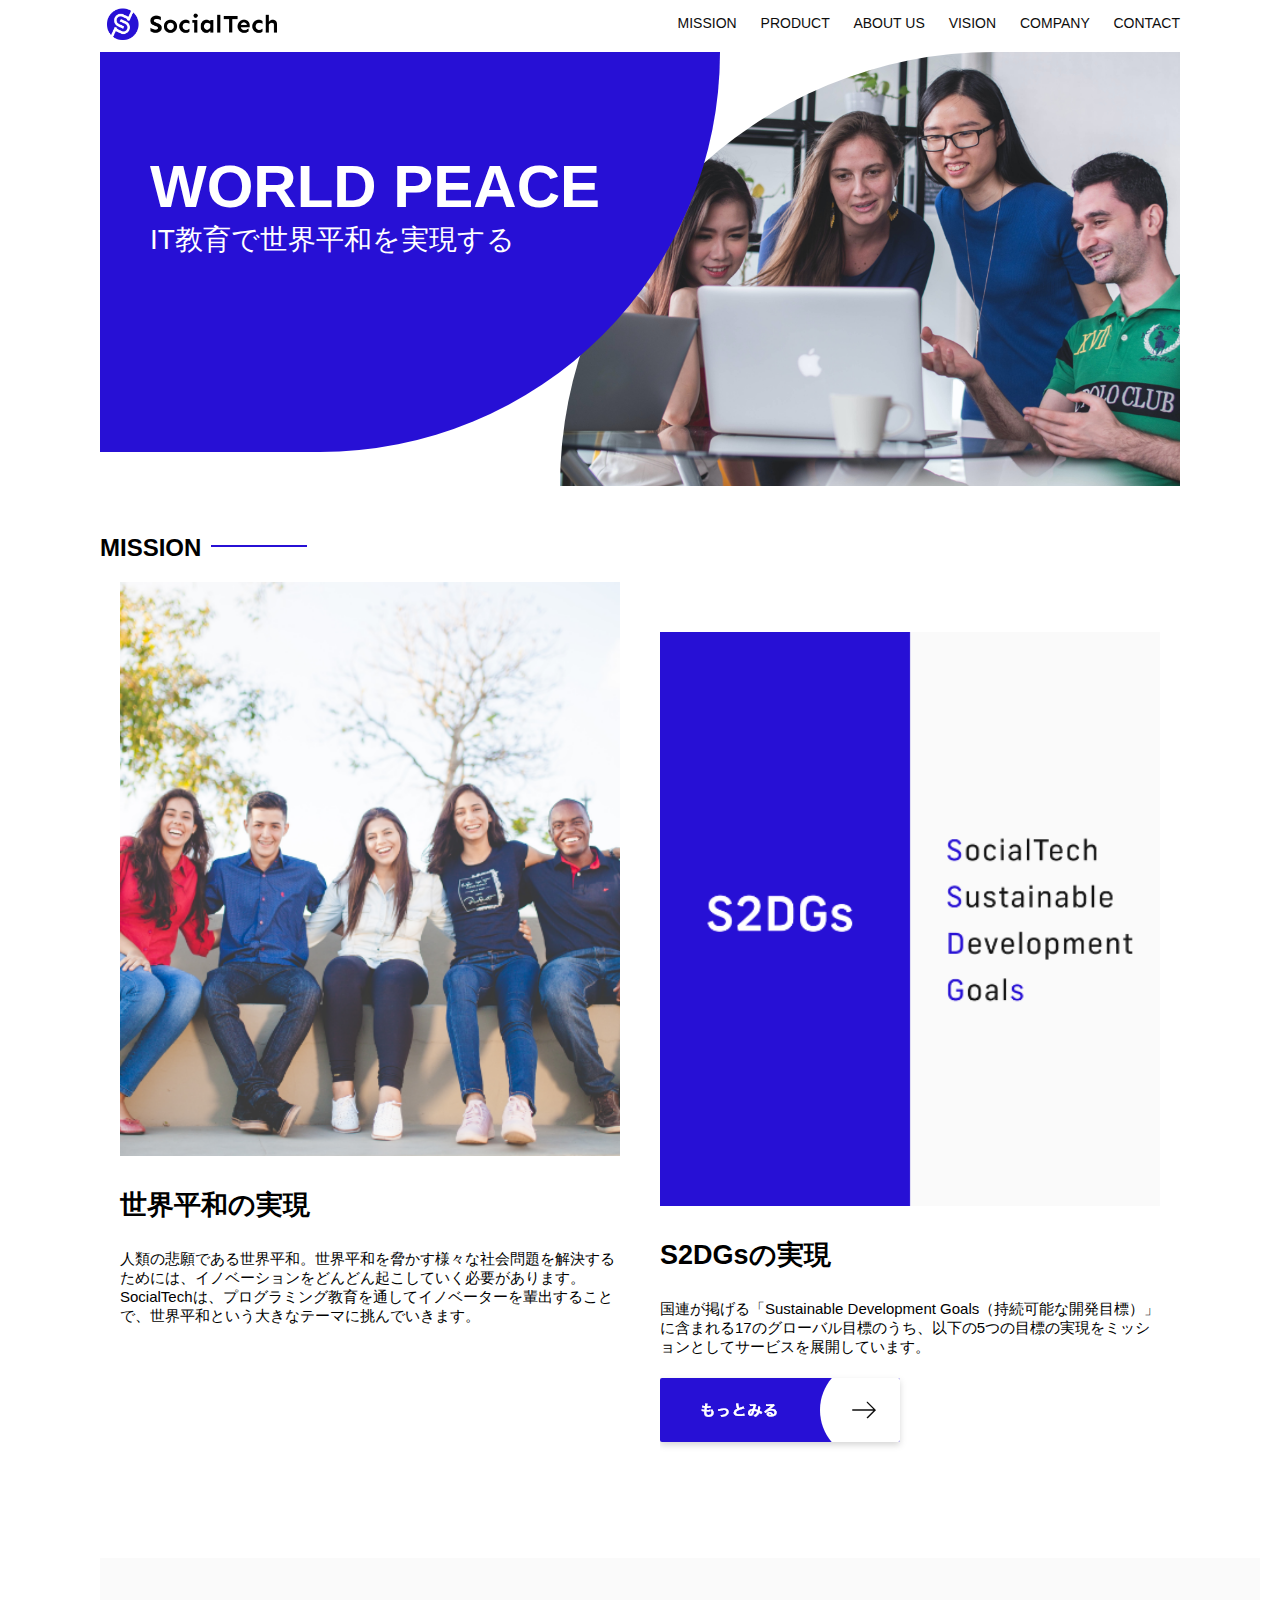
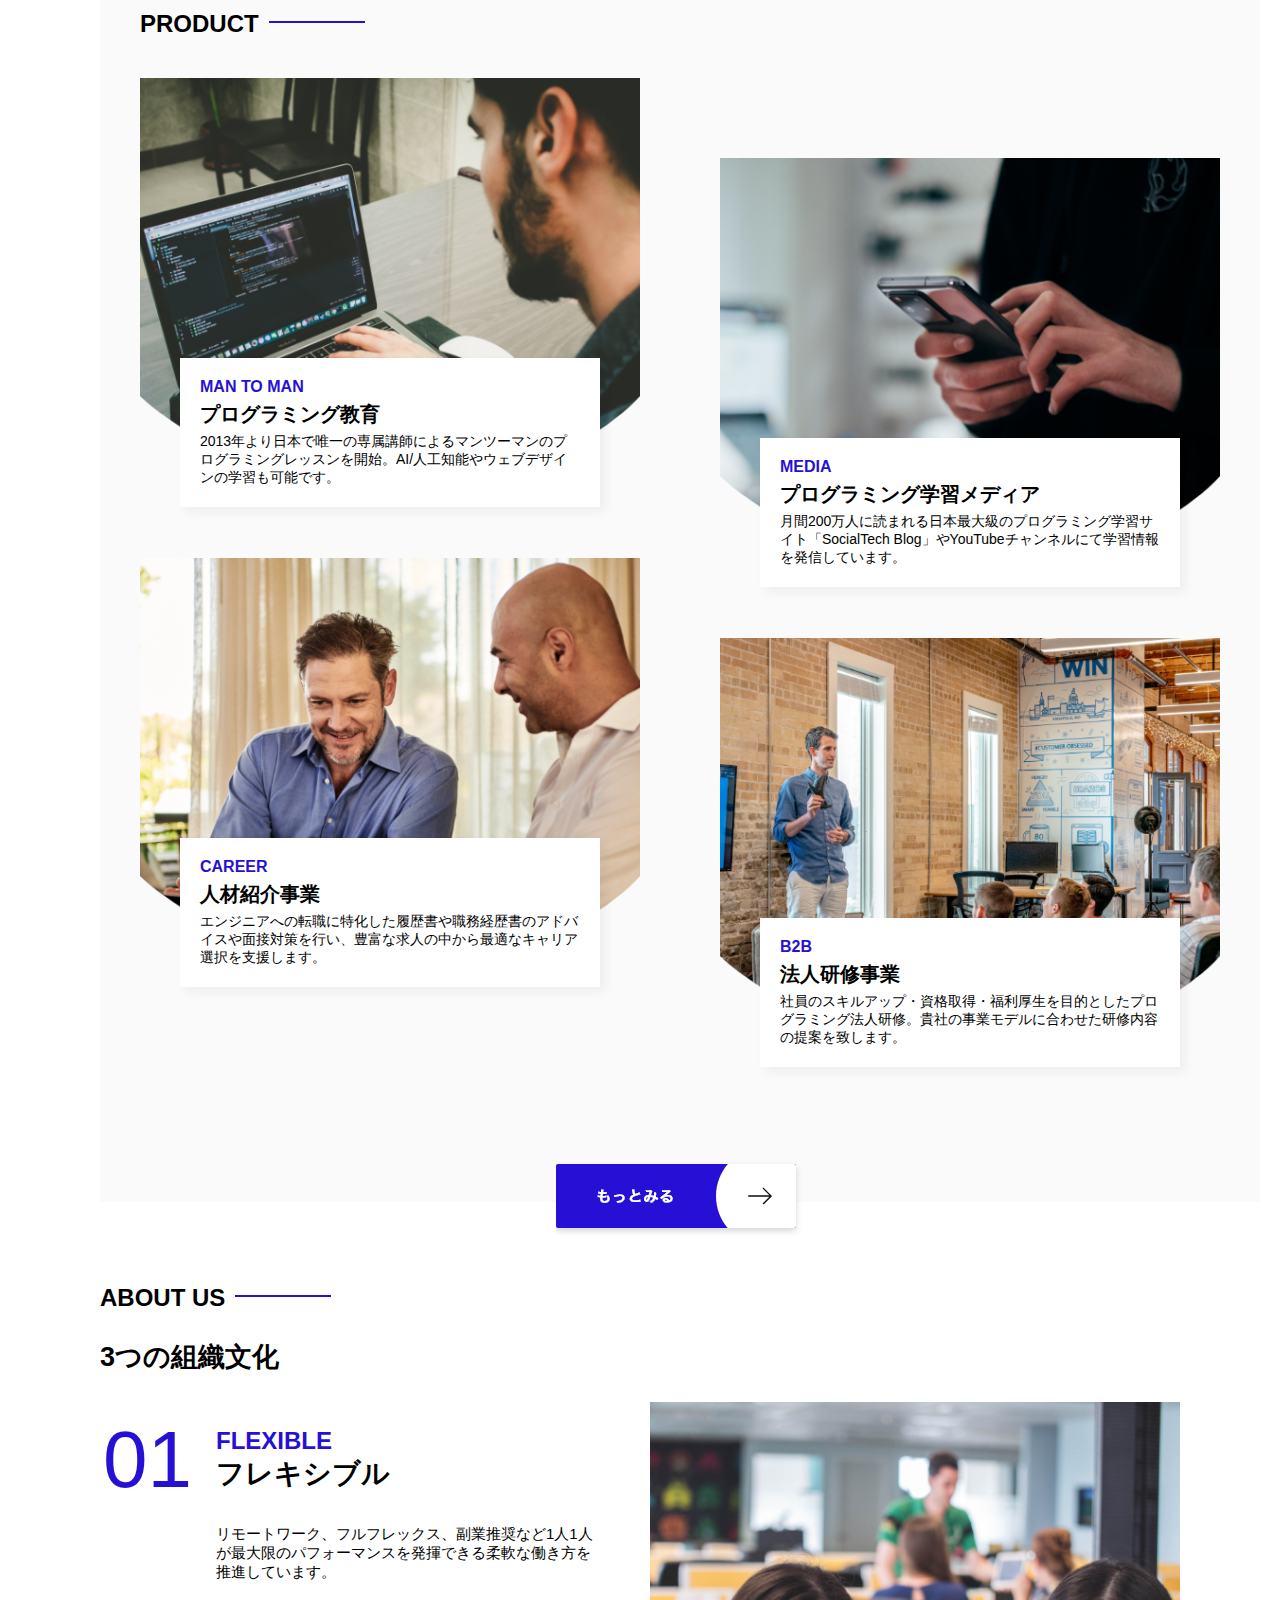
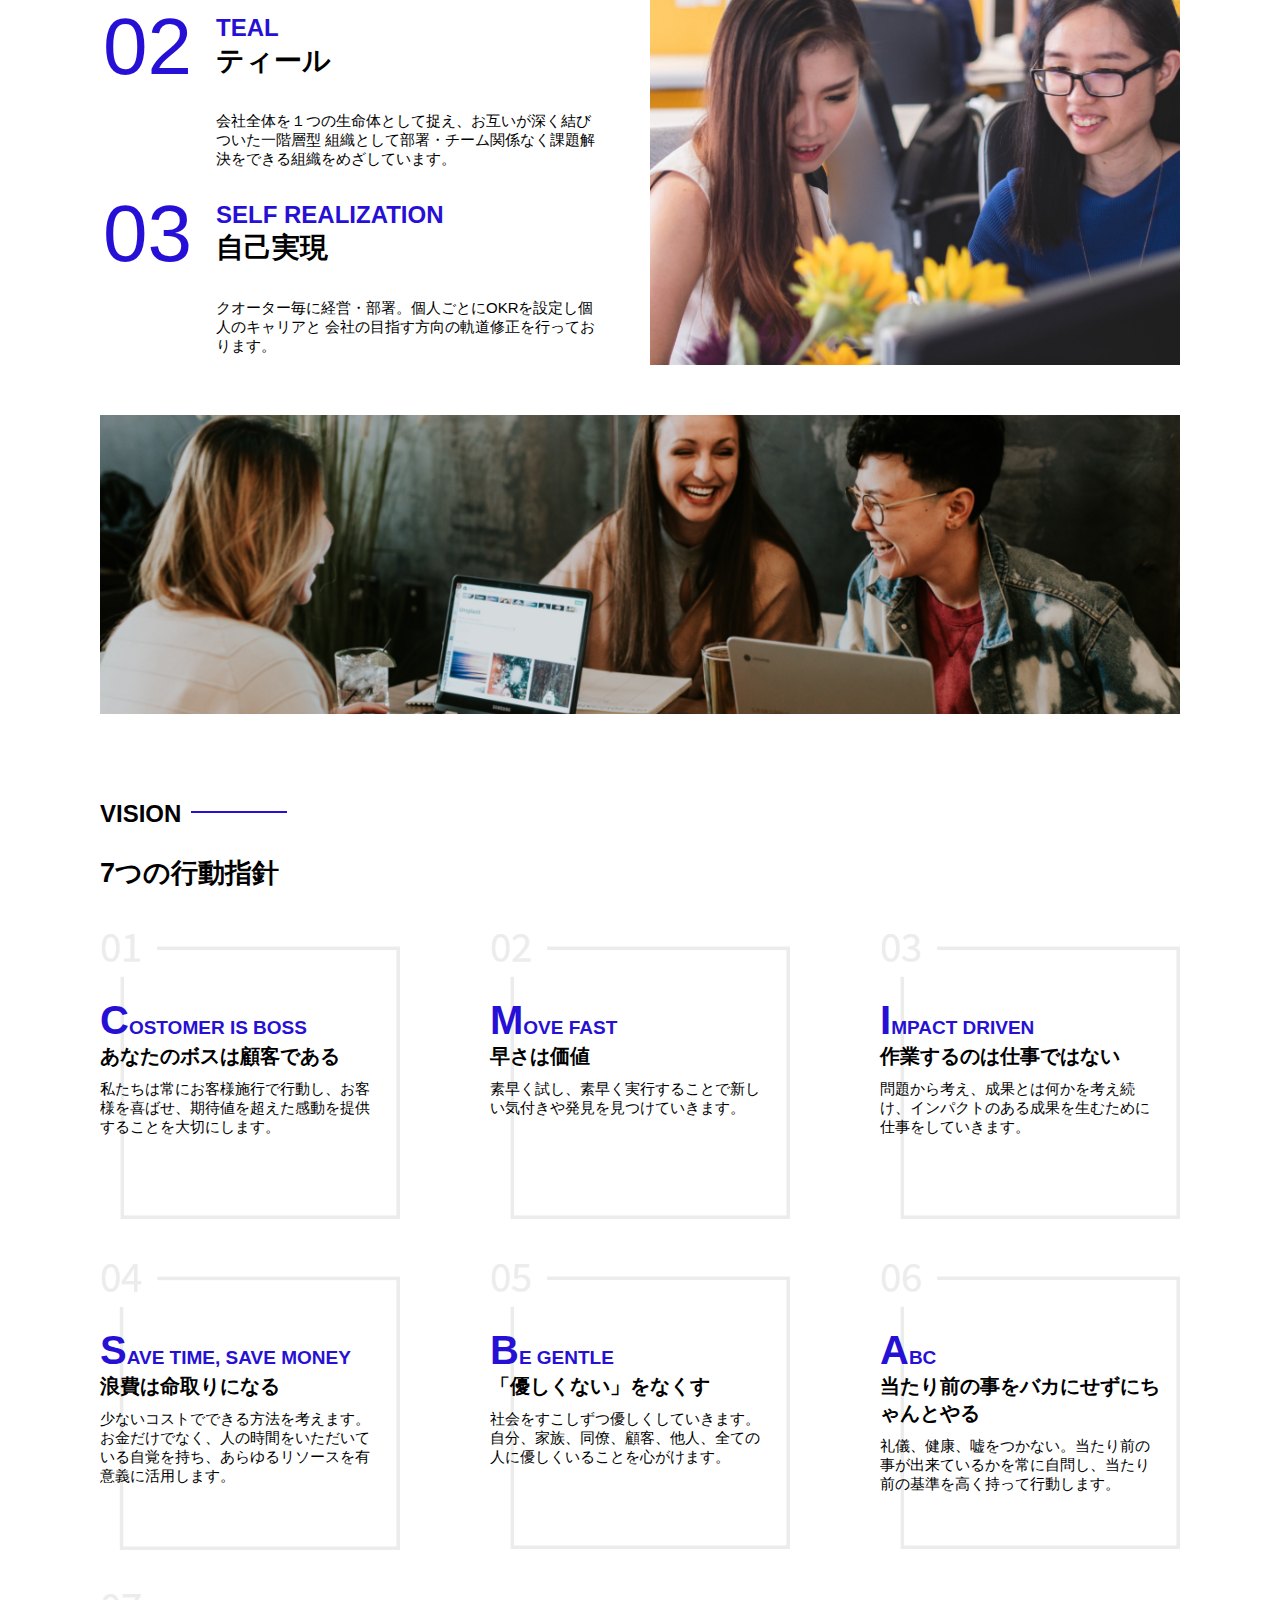
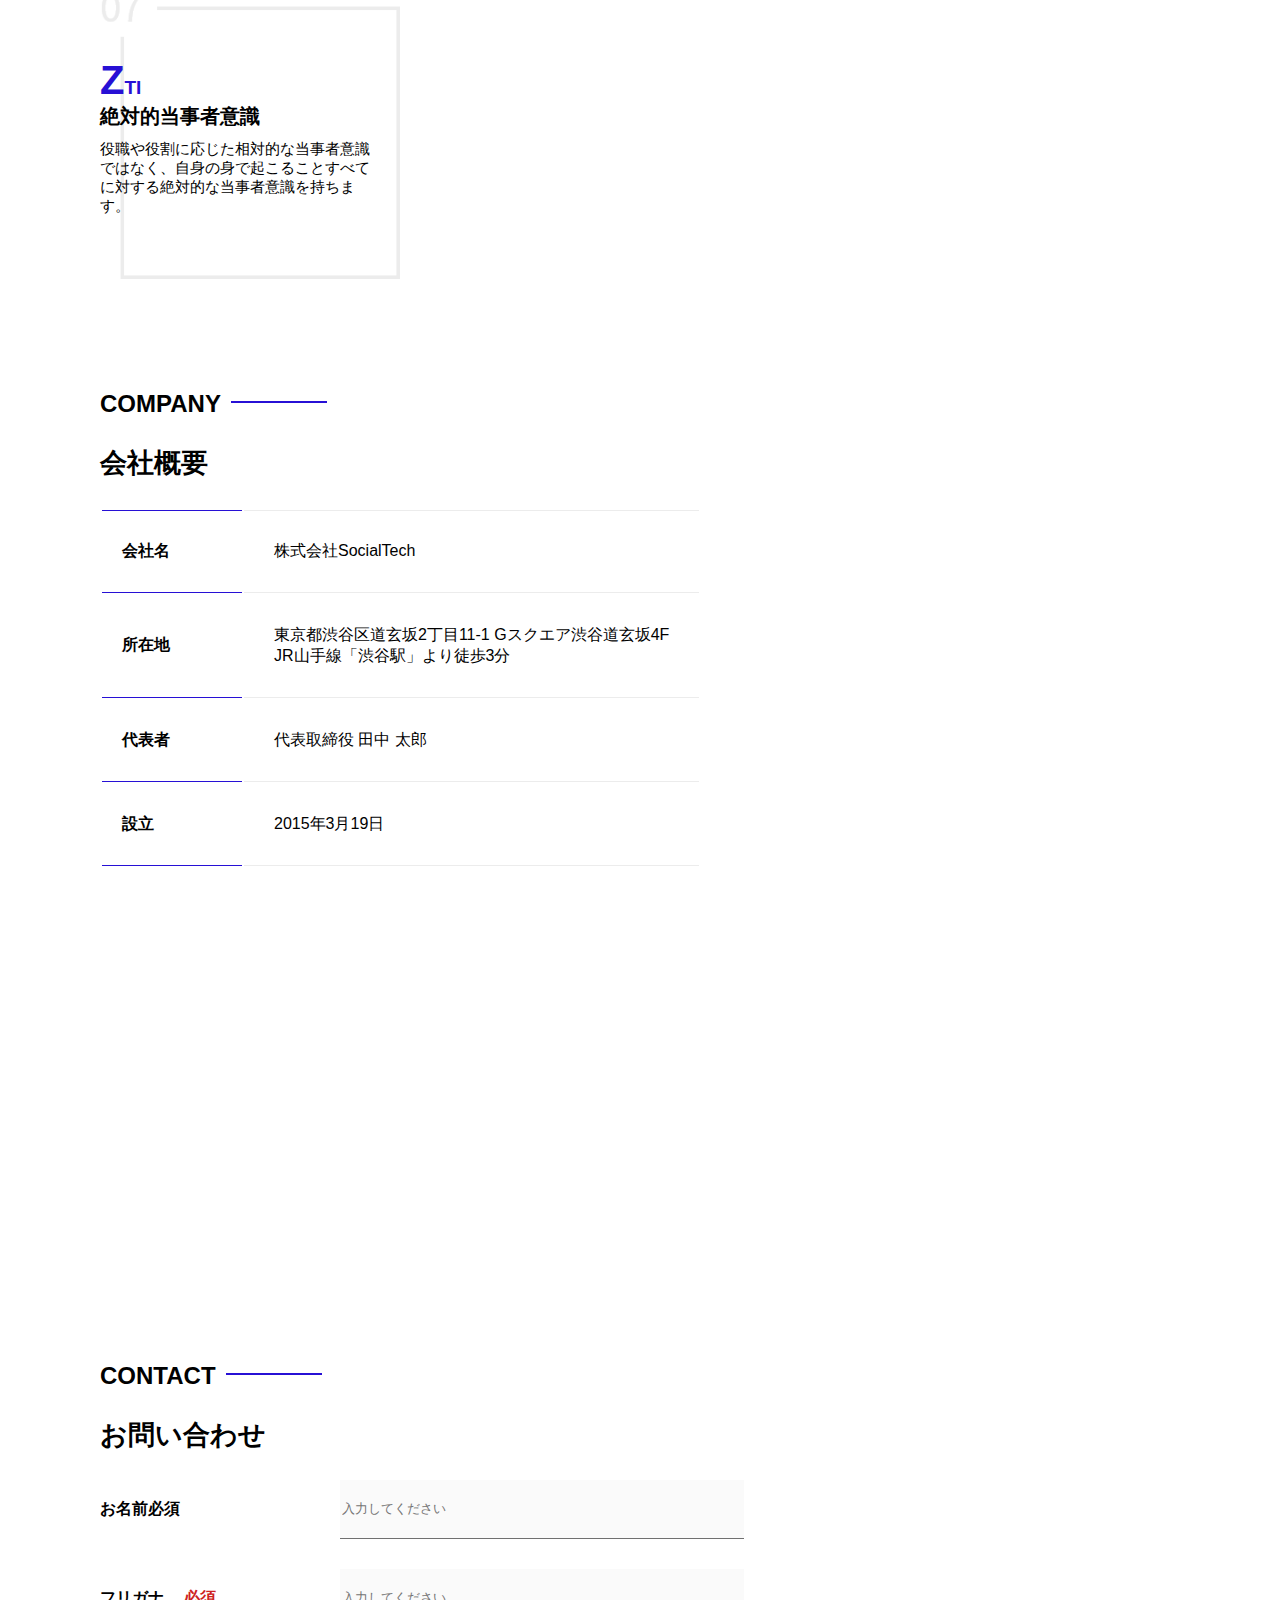
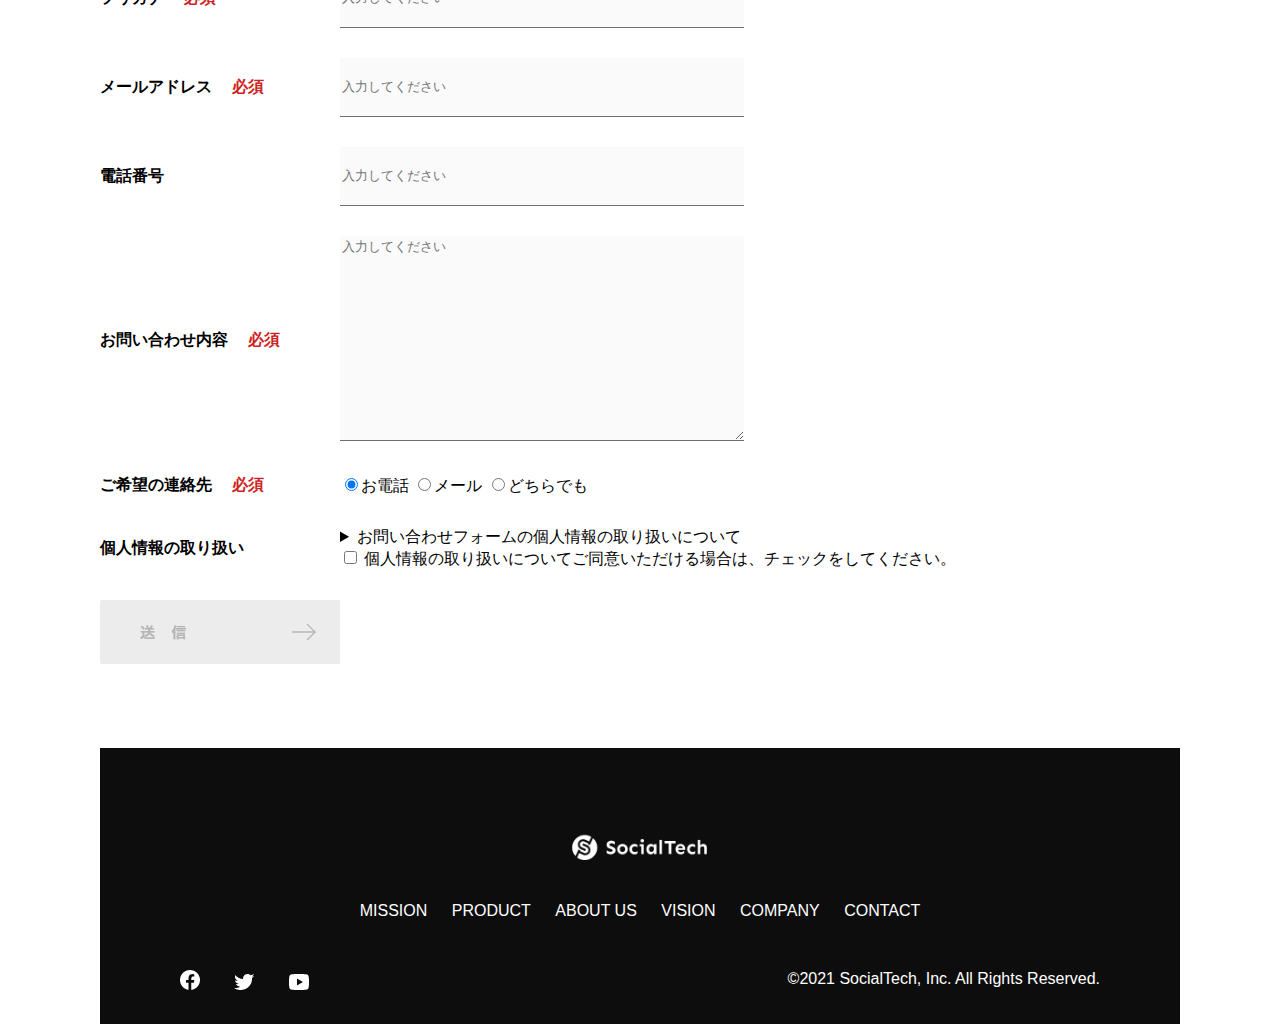
==== commit b6b4e947: "origin" ====
--- a/index.html
+++ b/index.html
@@ -408,11 +408,6 @@
           <a href="https://www.youtube.com/channel/UCCFOQO5aDK0xXam4cUQXT8g"><img src="images/button-youtube.png" alt="Youtubeのリンク"></a>
           <span id="copyright">&copy;2021 SocialTech, Inc. All Rights Reserved.</span>
         </div>
-               <section id="mission-s2dgs">
-         <h2 class="mission-h2">S2DGsの実現</h2>
-         <p>国連の掲げる大中小169個の目標「SDGs」のうち、以下の5つの大目標の実現をミッションとします。</p>
-         <img src="images/mission/mission-s2dgs.png" alt="S2DGs">
-       </section>
       </footer>
     </main>
   </body>
